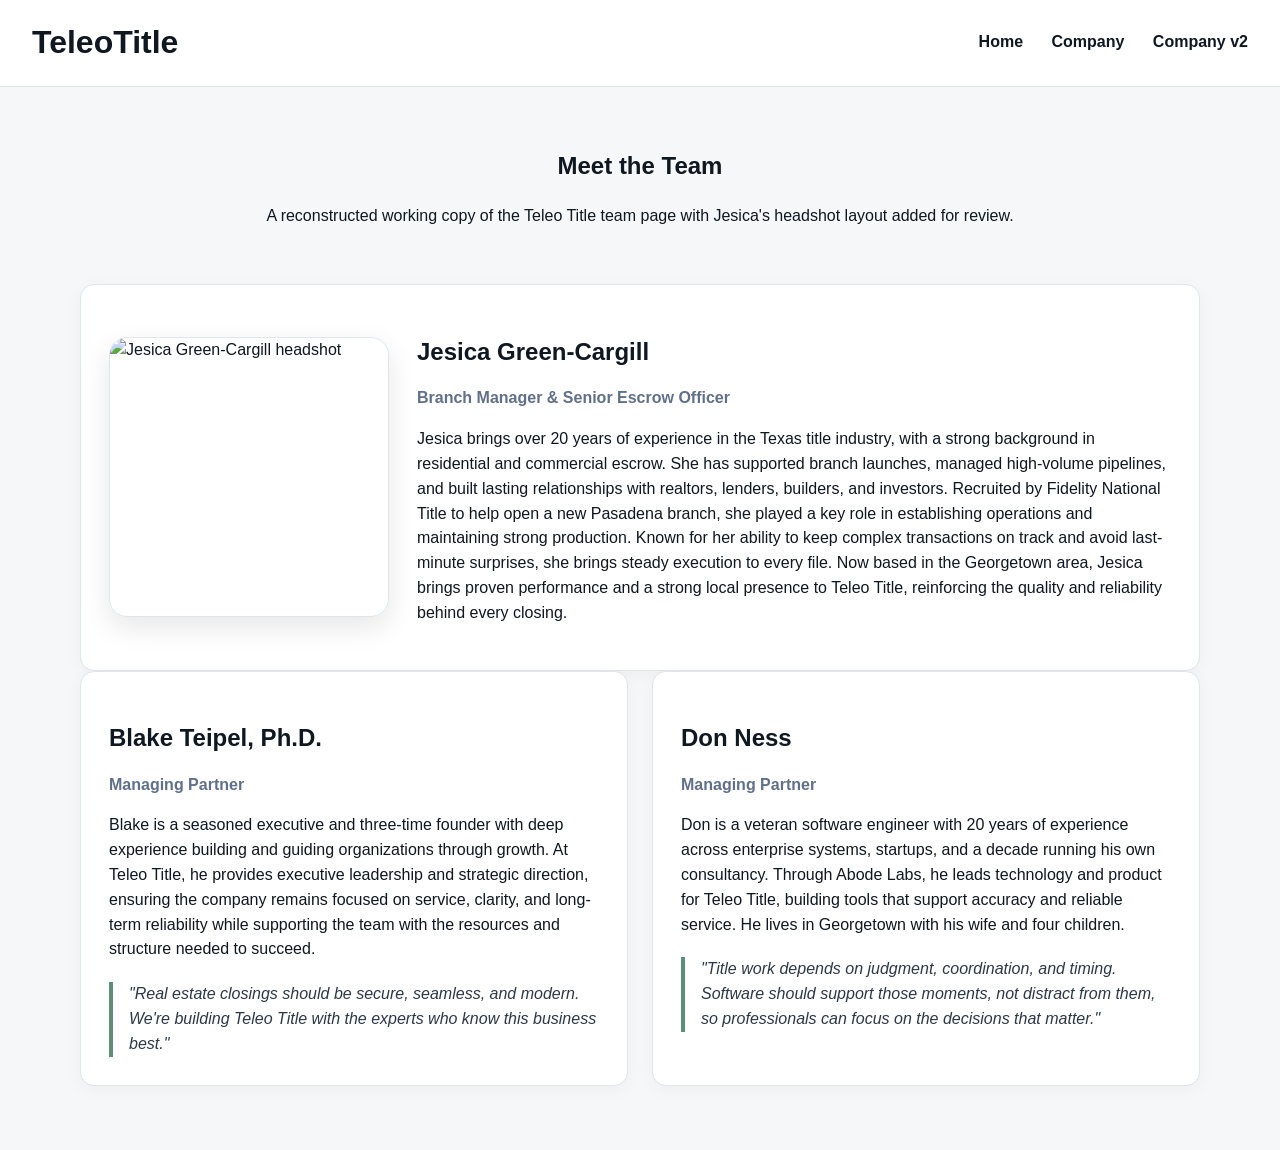
==== teleotitle-static-capture/company-headshot.html @ c89ccab0 "Add company page variant with Jesica headshot layout" ====
<!DOCTYPE html>
<html lang="en">
<head>
  <meta charset="UTF-8" />
  <meta name="viewport" content="width=device-width, initial-scale=1.0" />
  <title>Teleo Title - Company Snapshot with Jesica Headshot</title>
  <link rel="stylesheet" href="styles.css" />
  <style>
    .featured-team-layout {
      display: grid;
      grid-template-columns: 280px 1fr;
      gap: 28px;
      align-items: center;
    }
    .team-headshot {
      width: 100%;
      max-width: 280px;
      aspect-ratio: 1 / 1;
      object-fit: cover;
      border-radius: 18px;
      border: 1px solid var(--line);
      box-shadow: 0 10px 28px rgba(15,23,32,.10);
      display: block;
    }
    @media (max-width: 780px) {
      .featured-team-layout {
        grid-template-columns: 1fr;
      }
      .headshot-col {
        display: flex;
        justify-content: center;
      }
    }
  </style>
</head>
<body>
  <header class="site-header">
    <div class="brand">TeleoTitle</div>
    <nav>
      <a href="index.html">Home</a>
      <a href="company.html">Company</a>
      <a href="company-headshot.html">Company v2</a>
    </nav>
  </header>

  <main class="container company-page">
    <section class="section intro centered">
      <h1>Meet the Team</h1>
      <p>A reconstructed working copy of the Teleo Title team page with Jesica's headshot layout added for review.</p>
    </section>

    <section class="card featured-team-member featured-team-layout">
      <div class="headshot-col">
        <img class="team-headshot" src="images/jesica-headshot.jpeg" alt="Jesica Green-Cargill headshot" />
      </div>
      <div class="bio-col">
        <h2>Jesica Green-Cargill</h2>
        <p class="role">Branch Manager &amp; Senior Escrow Officer</p>
        <p>Jesica brings over 20 years of experience in the Texas title industry, with a strong background in residential and commercial escrow. She has supported branch launches, managed high-volume pipelines, and built lasting relationships with realtors, lenders, builders, and investors. Recruited by Fidelity National Title to help open a new Pasadena branch, she played a key role in establishing operations and maintaining strong production. Known for her ability to keep complex transactions on track and avoid last-minute surprises, she brings steady execution to every file. Now based in the Georgetown area, Jesica brings proven performance and a strong local presence to Teleo Title, reinforcing the quality and reliability behind every closing.</p>
      </div>
    </section>

    <section class="grid two-up team-grid">
      <article class="card">
        <h2>Blake Teipel, Ph.D.</h2>
        <p class="role">Managing Partner</p>
        <p>Blake is a seasoned executive and three-time founder with deep experience building and guiding organizations through growth. At Teleo Title, he provides executive leadership and strategic direction, ensuring the company remains focused on service, clarity, and long-term reliability while supporting the team with the resources and structure needed to succeed.</p>
        <blockquote>"Real estate closings should be secure, seamless, and modern. We're building Teleo Title with the experts who know this business best."</blockquote>
      </article>
      <article class="card">
        <h2>Don Ness</h2>
        <p class="role">Managing Partner</p>
        <p>Don is a veteran software engineer with 20 years of experience across enterprise systems, startups, and a decade running his own consultancy. Through Abode Labs, he leads technology and product for Teleo Title, building tools that support accuracy and reliable service. He lives in Georgetown with his wife and four children.</p>
        <blockquote>"Title work depends on judgment, coordination, and timing. Software should support those moments, not distract from them, so professionals can focus on the decisions that matter."</blockquote>
      </article>
    </section>
  </main>
</body>
</html>
---- teleotitle-static-capture/styles.css ----
:root {
  --ink: #0f1720;
  --muted: #607089;
  --bg: #f6f7f8;
  --card: #ffffff;
  --accent: #5b8f78;
  --line: #dfe5e8;
}

* { box-sizing: border-box; }
body {
  margin: 0;
  font-family: Inter, Arial, sans-serif;
  color: var(--ink);
  background: var(--bg);
  line-height: 1.55;
}

.site-header {
  display: flex;
  justify-content: space-between;
  align-items: center;
  padding: 18px 32px;
  background: rgba(255,255,255,.92);
  border-bottom: 1px solid var(--line);
  position: sticky;
  top: 0;
  backdrop-filter: blur(8px);
}

.brand {
  font-size: 2rem;
  font-weight: 700;
}

nav a {
  color: var(--ink);
  text-decoration: none;
  margin-left: 24px;
  font-weight: 600;
}

.hero {
  min-height: 72vh;
  display: flex;
  align-items: center;
  padding: 48px 32px;
}

.map-bg {
  background:
    linear-gradient(rgba(246,247,248,.65), rgba(246,247,248,.65)),
    radial-gradient(circle at top right, rgba(91,143,120,.15), transparent 30%),
    repeating-linear-gradient(90deg, #d3d7da 0, #d3d7da 2px, transparent 2px, transparent 32px),
    repeating-linear-gradient(0deg, #d3d7da 0, #d3d7da 2px, transparent 2px, transparent 32px);
}

.hero-card {
  max-width: 560px;
  background: rgba(255,255,255,.68);
  padding: 28px;
}

.hero h1 {
  font-size: clamp(3rem, 7vw, 6rem);
  line-height: .95;
  margin: 0 0 24px;
}

.container {
  width: min(1120px, calc(100% - 40px));
  margin: 0 auto 64px;
}

.section {
  padding: 40px 0;
}

.grid {
  display: grid;
  gap: 24px;
}

.two-up { grid-template-columns: repeat(2, minmax(0, 1fr)); }
.three-up { grid-template-columns: repeat(3, minmax(0, 1fr)); }

.card {
  background: var(--card);
  border: 1px solid var(--line);
  border-radius: 14px;
  padding: 28px;
  box-shadow: 0 4px 18px rgba(15,23,32,.04);
}

.btn {
  display: inline-block;
  text-decoration: none;
  border-radius: 10px;
  padding: 13px 20px;
  font-weight: 700;
}
.btn-primary { background: var(--accent); color: #fff; }
.btn-secondary { background: #fff; color: var(--ink); border: 1px solid var(--line); }
.cta-row { display: flex; gap: 16px; flex-wrap: wrap; }

.role {
  color: var(--muted);
  font-weight: 700;
  margin-top: -4px;
}

.centered { text-align: center; }
blockquote {
  margin: 20px 0 0;
  padding-left: 16px;
  border-left: 4px solid var(--accent);
  color: #2d3846;
  font-style: italic;
}

.cta-block {
  text-align: center;
  background: linear-gradient(180deg, #ffffff, #f1f5f3);
  border-top: 1px solid var(--line);
  border-bottom: 1px solid var(--line);
}

@media (max-width: 900px) {
  .two-up, .three-up { grid-template-columns: 1fr; }
  .site-header { flex-direction: column; gap: 10px; }
  nav a { margin: 0 10px; }
}
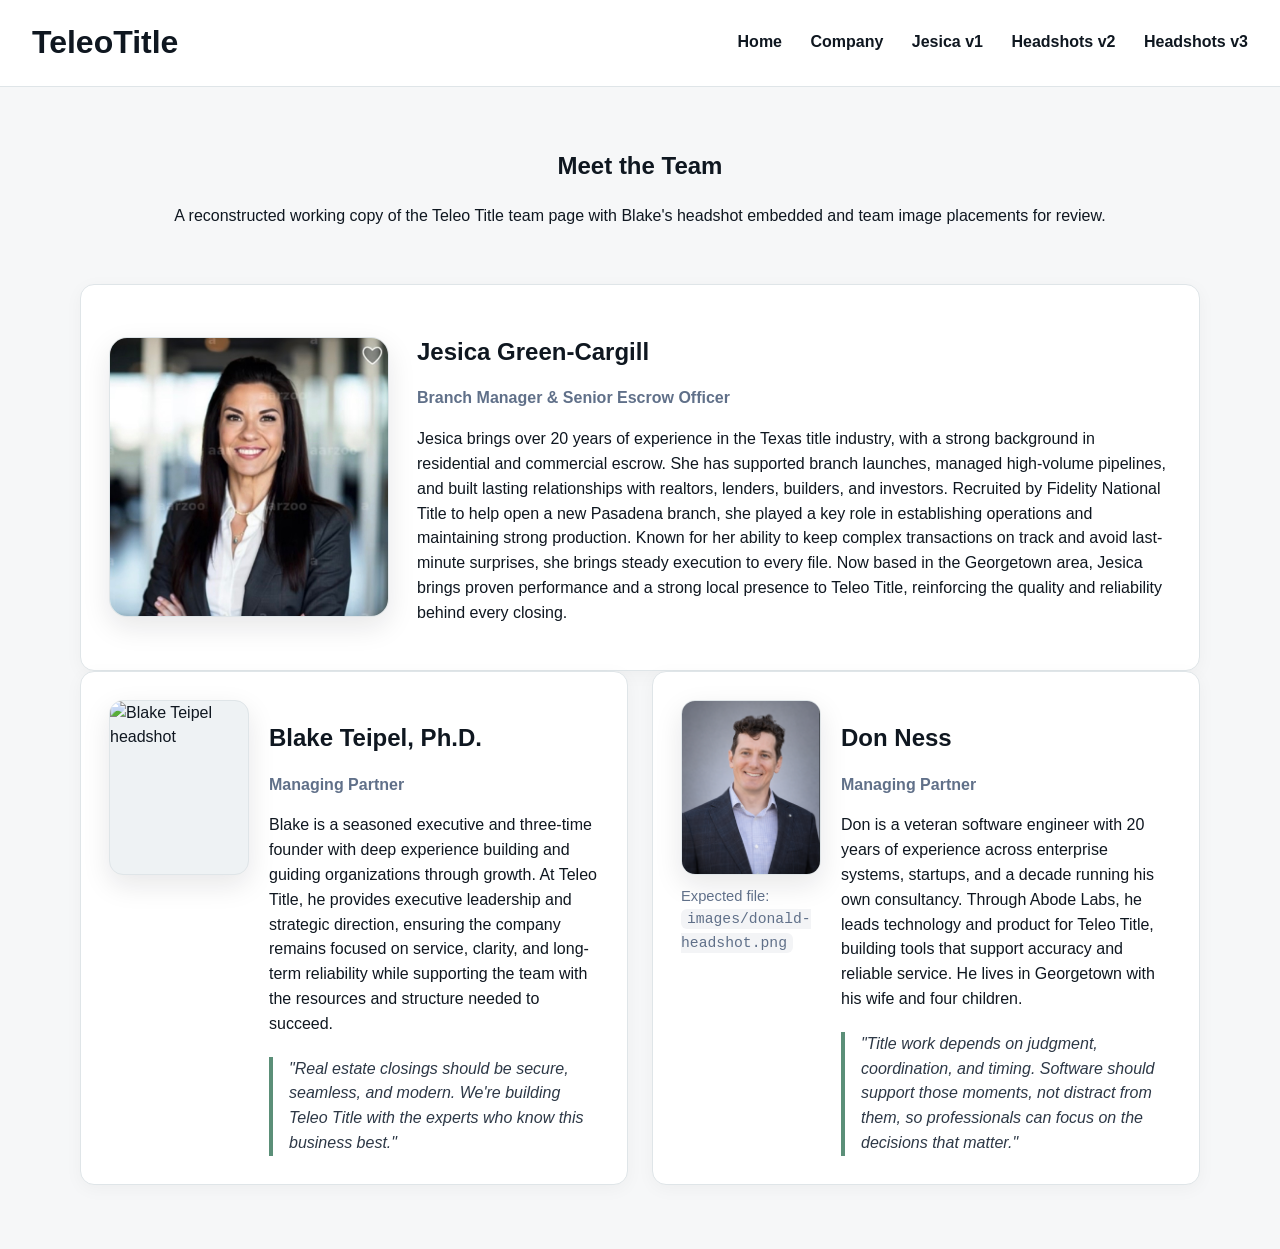
==== commit 72e9eb30: "Update company-headshot.html" ====
--- a/teleotitle-static-capture/company-headshot.html
+++ b/teleotitle-static-capture/company-headshot.html
@@ -3,7 +3,7 @@
 <head>
   <meta charset="UTF-8" />
   <meta name="viewport" content="width=device-width, initial-scale=1.0" />
-  <title>Teleo Title - Company Snapshot with Jesica Headshot</title>
+  <title>Teleo Title - Team Snapshot with Headshots</title>
   <link rel="stylesheet" href="styles.css" />
   <style>
     .featured-team-layout {
@@ -12,18 +12,35 @@
       gap: 28px;
       align-items: center;
     }
+    .team-card-layout {
+      display: grid;
+      grid-template-columns: 140px 1fr;
+      gap: 20px;
+      align-items: start;
+    }
     .team-headshot {
       width: 100%;
-      max-width: 280px;
       aspect-ratio: 1 / 1;
       object-fit: cover;
       border-radius: 18px;
       border: 1px solid var(--line);
       box-shadow: 0 10px 28px rgba(15,23,32,.10);
       display: block;
+      background: #eef2f4;
     }
+    .team-headshot.small {
+      border-radius: 14px;
+      aspect-ratio: 4 / 5;
+    }
+    .headshot-note {
+      margin-top: 10px;
+      color: var(--muted);
+      font-size: .92rem;
+    }
+    code { background: #f3f4f6; padding: 2px 6px; border-radius: 6px; }
     @media (max-width: 780px) {
-      .featured-team-layout {
+      .featured-team-layout,
+      .team-card-layout {
         grid-template-columns: 1fr;
       }
       .headshot-col {
@@ -39,14 +56,16 @@
     <nav>
       <a href="index.html">Home</a>
       <a href="company.html">Company</a>
-      <a href="company-headshot.html">Company v2</a>
+      <a href="company-headshot.html">Jesica v1</a>
+      <a href="company-headshots-v2.html">Headshots v2</a>
+      <a href="company-headshots-v3.html">Headshots v3</a>
     </nav>
   </header>
 
   <main class="container company-page">
     <section class="section intro centered">
       <h1>Meet the Team</h1>
-      <p>A reconstructed working copy of the Teleo Title team page with Jesica's headshot layout added for review.</p>
+      <p>A reconstructed working copy of the Teleo Title team page with Blake's headshot embedded and team image placements for review.</p>
     </section>
 
     <section class="card featured-team-member featured-team-layout">
@@ -61,17 +80,28 @@
     </section>
 
     <section class="grid two-up team-grid">
-      <article class="card">
-        <h2>Blake Teipel, Ph.D.</h2>
-        <p class="role">Managing Partner</p>
-        <p>Blake is a seasoned executive and three-time founder with deep experience building and guiding organizations through growth. At Teleo Title, he provides executive leadership and strategic direction, ensuring the company remains focused on service, clarity, and long-term reliability while supporting the team with the resources and structure needed to succeed.</p>
-        <blockquote>"Real estate closings should be secure, seamless, and modern. We're building Teleo Title with the experts who know this business best."</blockquote>
+      <article class="card team-card-layout">
+        <div class="headshot-col">
+          <img class="team-headshot small" src="[data-uri]" alt="Blake Teipel headshot" />
+        </div>
+        <div>
+          <h2>Blake Teipel, Ph.D.</h2>
+          <p class="role">Managing Partner</p>
+          <p>Blake is a seasoned executive and three-time founder with deep experience building and guiding organizations through growth. At Teleo Title, he provides executive leadership and strategic direction, ensuring the company remains focused on service, clarity, and long-term reliability while supporting the team with the resources and structure needed to succeed.</p>
+          <blockquote>"Real estate closings should be secure, seamless, and modern. We're building Teleo Title with the experts who know this business best."</blockquote>
+        </div>
       </article>
-      <article class="card">
-        <h2>Don Ness</h2>
-        <p class="role">Managing Partner</p>
-        <p>Don is a veteran software engineer with 20 years of experience across enterprise systems, startups, and a decade running his own consultancy. Through Abode Labs, he leads technology and product for Teleo Title, building tools that support accuracy and reliable service. He lives in Georgetown with his wife and four children.</p>
-        <blockquote>"Title work depends on judgment, coordination, and timing. Software should support those moments, not distract from them, so professionals can focus on the decisions that matter."</blockquote>
+      <article class="card team-card-layout">
+        <div class="headshot-col">
+          <img class="team-headshot small" src="images/donald-headshot.png" alt="Donald Ness headshot" />
+          <p class="headshot-note">Expected file: <code>images/donald-headshot.png</code></p>
+        </div>
+        <div>
+          <h2>Don Ness</h2>
+          <p class="role">Managing Partner</p>
+          <p>Don is a veteran software engineer with 20 years of experience across enterprise systems, startups, and a decade running his own consultancy. Through Abode Labs, he leads technology and product for Teleo Title, building tools that support accuracy and reliable service. He lives in Georgetown with his wife and four children.</p>
+          <blockquote>"Title work depends on judgment, coordination, and timing. Software should support those moments, not distract from them, so professionals can focus on the decisions that matter."</blockquote>
+        </div>
       </article>
     </section>
   </main>
